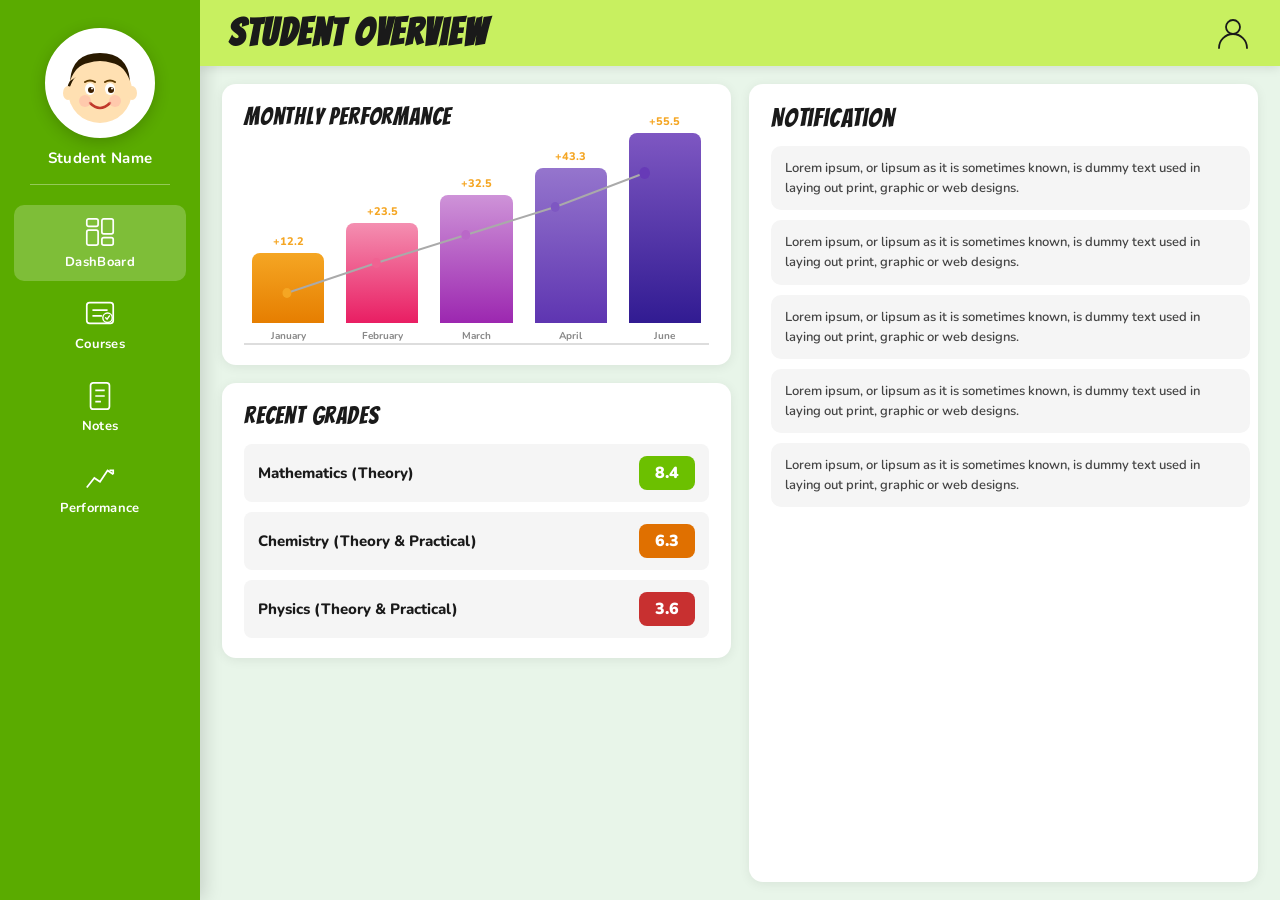
==== index.html @ 9149c71c "Add files via upload" ====
<!DOCTYPE html>
<html lang="en">
<head>
  <meta charset="UTF-8" />
  <meta name="viewport" content="width=device-width, initial-scale=1.0"/>
  <title>Student Overview Dashboard</title>
  <link href="https://fonts.googleapis.com/css2?family=Bangers&family=Nunito:wght@400;600;700;800;900&display=swap" rel="stylesheet"/>
  <style>
    *, *::before, *::after { box-sizing: border-box; margin: 0; padding: 0; }

    :root {
      --green-dark: #5aab00;
      --green-mid:  #72c900;
      --green-light:#c8f060;
      --sidebar-bg: #5aab00;
      --header-bg:  #c8f060;
      --white:      #ffffff;
      --card-bg:    #f5f5f5;
      --grade-green:#6cc000;
      --grade-orange:#e07000;
      --grade-red:  #c83030;
      --text-dark:  #1a1a1a;
      --text-mid:   #444;
      --text-light: #fff;
      --bar1: #f5a623;
      --bar2: #f06292;
      --bar3: #ce93d8;
      --bar4: #7e57c2;
      --bar5: #4527a0;
      --radius: 14px;
    }

    body {
      font-family: 'Nunito', sans-serif;
      background: #e8f5e9;
      display: flex;
      height: 100vh;
      overflow: hidden;
    }

    /* ── SIDEBAR ── */
    .sidebar {
      width: 200px;
      min-width: 200px;
      background: var(--sidebar-bg);
      display: flex;
      flex-direction: column;
      align-items: center;
      padding: 28px 0 20px;
      gap: 10px;
      box-shadow: 4px 0 18px rgba(0,0,0,.15);
    }

    .avatar-wrap {
      width: 110px;
      height: 110px;
      border-radius: 50%;
      background: #fff;
      border: 4px solid #fff;
      overflow: hidden;
      display: flex;
      align-items: center;
      justify-content: center;
      box-shadow: 0 4px 16px rgba(0,0,0,.2);
      flex-shrink: 0;
    }

    .avatar-wrap svg {
      width: 96px;
      height: 96px;
    }

    .student-name {
      color: #fff;
      font-size: 15px;
      font-weight: 700;
      letter-spacing: .4px;
      text-align: center;
      padding: 0 12px;
    }

    .divider {
      width: 70%;
      height: 1px;
      background: rgba(255,255,255,.35);
      margin: 6px 0;
    }

    .nav-items {
      display: flex;
      flex-direction: column;
      align-items: center;
      gap: 6px;
      width: 100%;
      padding: 0 14px;
      margin-top: 4px;
    }

    .nav-item {
      display: flex;
      flex-direction: column;
      align-items: center;
      gap: 4px;
      padding: 10px 0;
      width: 100%;
      border-radius: 10px;
      cursor: pointer;
      transition: background .2s;
    }

    .nav-item:hover { background: rgba(255,255,255,.18); }
    .nav-item.active { background: rgba(255,255,255,.22); }

    .nav-item svg {
      width: 34px;
      height: 34px;
      stroke: #fff;
      fill: none;
      stroke-width: 1.8;
    }

    .nav-label {
      color: #fff;
      font-size: 13px;
      font-weight: 700;
      letter-spacing: .3px;
    }

    /* ── MAIN AREA ── */
    .main {
      flex: 1;
      display: flex;
      flex-direction: column;
      overflow: hidden;
    }

    /* HEADER */
    .header {
      background: var(--header-bg);
      padding: 14px 28px;
      display: flex;
      align-items: center;
      justify-content: space-between;
      box-shadow: 0 2px 10px rgba(0,0,0,.1);
      flex-shrink: 0;
    }

    .header h1 {
      font-family: 'Bangers', cursive;
      font-size: 38px;
      letter-spacing: 1.5px;
      color: var(--text-dark);
      line-height: 1;
    }

    .profile-icon {
      width: 38px;
      height: 38px;
      stroke: #1a1a1a;
      stroke-width: 1.8;
      fill: none;
      cursor: pointer;
    }

    /* CONTENT */
    .content {
      flex: 1;
      display: grid;
      grid-template-columns: 1fr 1fr;
      gap: 18px;
      padding: 18px 22px;
      overflow-y: auto;
    }

    /* LEFT COLUMN */
    .left-col {
      display: flex;
      flex-direction: column;
      gap: 18px;
    }

    /* CARD */
    .card {
      background: #fff;
      border-radius: var(--radius);
      padding: 20px 22px;
      box-shadow: 0 2px 12px rgba(0,0,0,.07);
    }

    .card-title {
      font-family: 'Bangers', cursive;
      font-size: 24px;
      letter-spacing: .8px;
      color: var(--text-dark);
      margin-bottom: 16px;
    }

    /* ── BAR CHART ── */
    .chart-area {
      position: relative;
      height: 200px;
      display: flex;
      align-items: flex-end;
      gap: 22px;
      padding: 0 8px;
      border-bottom: 2px solid #ddd;
    }

    .bar-group {
      display: flex;
      flex-direction: column;
      align-items: center;
      flex: 1;
      position: relative;
    }

    .bar-value {
      font-size: 11px;
      font-weight: 800;
      color: #f5a623;
      margin-bottom: 4px;
      white-space: nowrap;
    }

    .bar {
      width: 100%;
      border-radius: 8px 8px 0 0;
      transition: opacity .2s;
      min-height: 20px;
    }

    .bar:hover { opacity: .85; }

    .bar-label {
      font-size: 10px;
      font-weight: 700;
      color: #888;
      margin-top: 6px;
      text-transform: capitalize;
      white-space: nowrap;
    }

    /* trend line overlay */
    .chart-wrap { position: relative; }

    .trend-svg {
      position: absolute;
      top: 0; left: 0;
      width: 100%;
      height: 200px;
      pointer-events: none;
    }

    /* ── GRADES ── */
    .grades-list {
      display: flex;
      flex-direction: column;
      gap: 10px;
    }

    .grade-row {
      display: flex;
      align-items: center;
      justify-content: space-between;
      background: var(--card-bg);
      border-radius: 8px;
      padding: 12px 14px;
    }

    .grade-subject {
      font-size: 15px;
      font-weight: 800;
      color: var(--text-dark);
    }

    .grade-badge {
      border-radius: 8px;
      padding: 6px 16px;
      font-size: 16px;
      font-weight: 900;
      color: #fff;
      min-width: 52px;
      text-align: center;
    }

    .grade-badge.good    { background: var(--grade-green); }
    .grade-badge.average { background: var(--grade-orange); }
    .grade-badge.low     { background: var(--grade-red); }

    /* ── NOTIFICATIONS ── */
    .right-col {
      display: flex;
      flex-direction: column;
    }

    .notif-card {
      flex: 1;
      background: #fff;
      border-radius: var(--radius);
      padding: 20px 0 20px 22px;
      box-shadow: 0 2px 12px rgba(0,0,0,.07);
      display: flex;
      flex-direction: column;
      overflow: hidden;
    }

    .notif-title {
      font-family: 'Bangers', cursive;
      font-size: 26px;
      letter-spacing: .8px;
      color: var(--text-dark);
      margin-bottom: 14px;
      padding-right: 22px;
    }

    .notif-scroll {
      flex: 1;
      overflow-y: auto;
      display: flex;
      flex-direction: column;
      gap: 10px;
      padding-right: 8px;
      scrollbar-width: thin;
      scrollbar-color: var(--green-dark) #e0e0e0;
    }

    .notif-scroll::-webkit-scrollbar { width: 10px; }
    .notif-scroll::-webkit-scrollbar-track { background: #e0e0e0; border-radius: 10px; }
    .notif-scroll::-webkit-scrollbar-thumb {
      background: var(--green-dark);
      border-radius: 10px;
    }

    .notif-item {
      background: var(--card-bg);
      border-radius: 10px;
      padding: 12px 14px;
      font-size: 13px;
      line-height: 1.55;
      color: var(--text-mid);
      font-weight: 600;
      flex-shrink: 0;
    }
  </style>
</head>
<body>

<!-- ── SIDEBAR ── -->
<aside class="sidebar">
  <!-- Cartoon avatar -->
  <div class="avatar-wrap">
    <svg viewBox="0 0 96 96" xmlns="http://www.w3.org/2000/svg">
      <!-- face -->
      <circle cx="48" cy="56" r="32" fill="#ffe0b2"/>
      <!-- hair -->
      <path d="M18 46 Q20 18 48 18 Q76 18 78 46 Q72 30 60 28 Q48 24 36 28 Q24 30 18 46Z" fill="#2a1a00"/>
      <path d="M18 46 Q14 52 16 58 Q20 44 24 42Z" fill="#2a1a00"/>
      <!-- eyes -->
      <ellipse cx="38" cy="54" rx="5" ry="6" fill="#fff"/>
      <ellipse cx="58" cy="54" rx="5" ry="6" fill="#fff"/>
      <circle cx="39" cy="55" r="3" fill="#3e2000"/>
      <circle cx="59" cy="55" r="3" fill="#3e2000"/>
      <circle cx="40" cy="53.5" r="1" fill="#fff"/>
      <circle cx="60" cy="53.5" r="1" fill="#fff"/>
      <!-- eyebrows -->
      <path d="M33 47 Q38 44 43 47" stroke="#5d3a00" stroke-width="2" fill="none" stroke-linecap="round"/>
      <path d="M53 47 Q58 44 63 47" stroke="#5d3a00" stroke-width="2" fill="none" stroke-linecap="round"/>
      <!-- smile -->
      <path d="M38 68 Q48 78 58 68" stroke="#c0392b" stroke-width="2.5" fill="none" stroke-linecap="round"/>
      <!-- cheeks -->
      <circle cx="33" cy="66" r="6" fill="#ffb3a7" opacity=".5"/>
      <circle cx="63" cy="66" r="6" fill="#ffb3a7" opacity=".5"/>
      <!-- ear -->
      <ellipse cx="16" cy="58" rx="5" ry="7" fill="#ffe0b2"/>
      <ellipse cx="80" cy="58" rx="5" ry="7" fill="#ffe0b2"/>
    </svg>
  </div>

  <p class="student-name">Student Name</p>
  <div class="divider"></div>

  <nav class="nav-items">
    <!-- Dashboard -->
    <div class="nav-item active">
      <svg viewBox="0 0 36 36"><rect x="4" y="4" width="12" height="8" rx="2"/><rect x="4" y="16" width="12" height="16" rx="2"/><rect x="20" y="4" width="12" height="16" rx="2"/><rect x="20" y="24" width="12" height="8" rx="2"/></svg>
      <span class="nav-label">DashBoard</span>
    </div>
    <!-- Courses -->
    <div class="nav-item">
      <svg viewBox="0 0 36 36"><rect x="4" y="6" width="28" height="22" rx="3"/><path d="M10 14h16M10 20h10"/><circle cx="26" cy="22" r="5" fill="var(--sidebar-bg)" stroke="#fff" stroke-width="1.5"/><path d="M24 22l1.5 1.5L28 20" stroke="#fff" stroke-width="1.5" stroke-linecap="round"/></svg>
      <span class="nav-label">Courses</span>
    </div>
    <!-- Notes -->
    <div class="nav-item">
      <svg viewBox="0 0 36 36"><rect x="8" y="4" width="20" height="28" rx="3"/><path d="M13 12h10M13 18h10M13 24h6"/></svg>
      <span class="nav-label">Notes</span>
    </div>
    <!-- Performance -->
    <div class="nav-item">
      <svg viewBox="0 0 36 36"><polyline points="4,28 12,18 18,22 26,10 32,14"/><polyline points="28,10 32,10 32,14"/></svg>
      <span class="nav-label">Performance</span>
    </div>
  </nav>
</aside>

<!-- ── MAIN ── -->
<div class="main">
  <!-- Header -->
  <header class="header">
    <h1>Student Overview</h1>
    <svg class="profile-icon" viewBox="0 0 38 38">
      <circle cx="19" cy="13" r="7"/>
      <path d="M5 34c0-7.7 6.3-14 14-14s14 6.3 14 14" stroke-linecap="round"/>
    </svg>
  </header>

  <!-- Content Grid -->
  <div class="content">

    <!-- LEFT -->
    <div class="left-col">

      <!-- Monthly Performance -->
      <div class="card">
        <div class="card-title">Monthly Performance</div>
        <div class="chart-wrap">
          <div class="chart-area" id="chartArea">
            <div class="bar-group">
              <span class="bar-value">+12.2</span>
              <div class="bar" style="height:70px; background: linear-gradient(180deg,#f5a623,#e67e00);"></div>
              <span class="bar-label">January</span>
            </div>
            <div class="bar-group">
              <span class="bar-value">+23.5</span>
              <div class="bar" style="height:100px; background: linear-gradient(180deg,#f48fb1,#e91e63);"></div>
              <span class="bar-label">February</span>
            </div>
            <div class="bar-group">
              <span class="bar-value">+32.5</span>
              <div class="bar" style="height:128px; background: linear-gradient(180deg,#ce93d8,#9c27b0);"></div>
              <span class="bar-label">March</span>
            </div>
            <div class="bar-group">
              <span class="bar-value">+43.3</span>
              <div class="bar" style="height:155px; background: linear-gradient(180deg,#9575cd,#5e35b1);"></div>
              <span class="bar-label">April</span>
            </div>
            <div class="bar-group">
              <span class="bar-value">+55.5</span>
              <div class="bar" style="height:190px; background: linear-gradient(180deg,#7e57c2,#311b92);"></div>
              <span class="bar-label">June</span>
            </div>
          </div>
          <!-- Trend line -->
          <svg class="trend-svg" viewBox="0 0 520 200" preserveAspectRatio="none">
            <polyline
              points="48,148 148,118 248,90 348,62 448,28"
              fill="none" stroke="#aaa" stroke-width="2" stroke-dasharray="none"/>
            <circle cx="48"  cy="148" r="5" fill="#f5a623"/>
            <circle cx="148" cy="118" r="5" fill="#f06292"/>
            <circle cx="248" cy="90"  r="5" fill="#ba68c8"/>
            <circle cx="348" cy="62"  r="5" fill="#7e57c2"/>
            <circle cx="448" cy="28"  r="6" fill="#673ab7"/>
          </svg>
        </div>
      </div>

      <!-- Recent Grades -->
      <div class="card">
        <div class="card-title">Recent Grades</div>
        <div class="grades-list">
          <div class="grade-row">
            <span class="grade-subject">Mathematics (Theory)</span>
            <span class="grade-badge good">8.4</span>
          </div>
          <div class="grade-row">
            <span class="grade-subject">Chemistry (Theory &amp; Practical)</span>
            <span class="grade-badge average">6.3</span>
          </div>
          <div class="grade-row">
            <span class="grade-subject">Physics (Theory &amp; Practical)</span>
            <span class="grade-badge low">3.6</span>
          </div>
        </div>
      </div>

    </div><!-- /left-col -->

    <!-- RIGHT: Notifications -->
    <div class="right-col">
      <div class="notif-card">
        <div class="notif-title">Notification</div>
        <div class="notif-scroll">
          <div class="notif-item">Lorem ipsum, or lipsum as it is sometimes known, is dummy text used in laying out print, graphic or web designs.</div>
          <div class="notif-item">Lorem ipsum, or lipsum as it is sometimes known, is dummy text used in laying out print, graphic or web designs.</div>
          <div class="notif-item">Lorem ipsum, or lipsum as it is sometimes known, is dummy text used in laying out print, graphic or web designs.</div>
          <div class="notif-item">Lorem ipsum, or lipsum as it is sometimes known, is dummy text used in laying out print, graphic or web designs.</div>
          <div class="notif-item">Lorem ipsum, or lipsum as it is sometimes known, is dummy text used in laying out print, graphic or web designs.</div>
        </div>
      </div>
    </div><!-- /right-col -->

  </div><!-- /content -->
</div><!-- /main -->

</body>
</html>
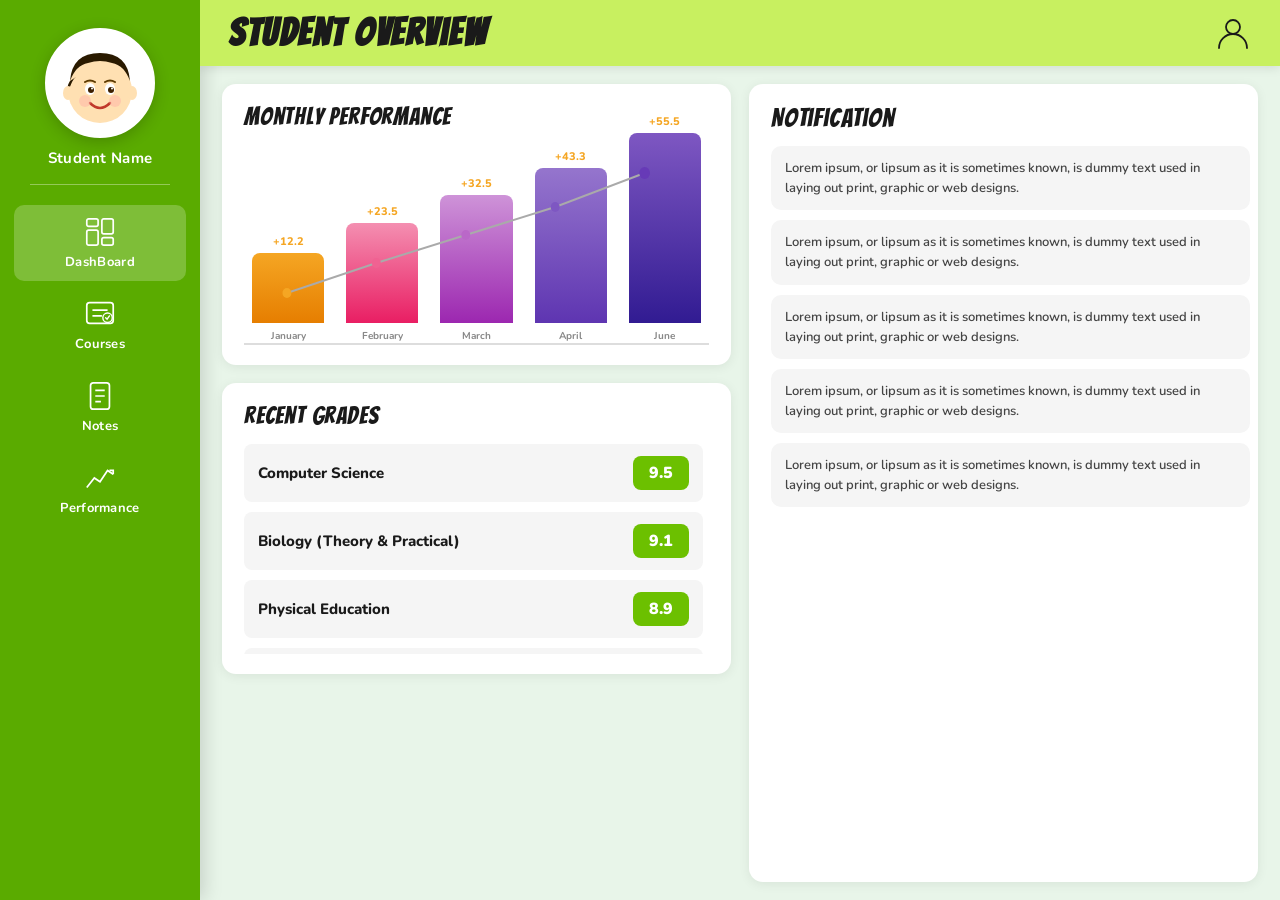
==== commit 32c67ad8: "add more grades with descending order" ====
--- a/index.html
+++ b/index.html
@@ -256,7 +256,16 @@
       display: flex;
       flex-direction: column;
       gap: 10px;
-    }
+      max-height: 210px;
+      overflow-y: auto;
+      padding-right: 6px;
+      scrollbar-width: thin;
+      scrollbar-color: var(--green-dark) #e0e0e0;
+    }
+
+    .grades-list::-webkit-scrollbar { width: 8px; }
+    .grades-list::-webkit-scrollbar-track { background: #e0e0e0; border-radius: 10px; }
+    .grades-list::-webkit-scrollbar-thumb { background: var(--green-dark); border-radius: 10px; }
 
     .grade-row {
       display: flex;
@@ -470,12 +479,40 @@
         <div class="card-title">Recent Grades</div>
         <div class="grades-list">
           <div class="grade-row">
+            <span class="grade-subject">Computer Science</span>
+            <span class="grade-badge good">9.5</span>
+          </div>
+          <div class="grade-row">
+            <span class="grade-subject">Biology (Theory &amp; Practical)</span>
+            <span class="grade-badge good">9.1</span>
+          </div>
+          <div class="grade-row">
+            <span class="grade-subject">Physical Education</span>
+            <span class="grade-badge good">8.9</span>
+          </div>
+          <div class="grade-row">
             <span class="grade-subject">Mathematics (Theory)</span>
             <span class="grade-badge good">8.4</span>
           </div>
           <div class="grade-row">
+            <span class="grade-subject">English Literature</span>
+            <span class="grade-badge good">7.8</span>
+          </div>
+          <div class="grade-row">
+            <span class="grade-subject">Geography</span>
+            <span class="grade-badge average">6.7</span>
+          </div>
+          <div class="grade-row">
             <span class="grade-subject">Chemistry (Theory &amp; Practical)</span>
             <span class="grade-badge average">6.3</span>
+          </div>
+          <div class="grade-row">
+            <span class="grade-subject">History &amp; Civics</span>
+            <span class="grade-badge average">5.9</span>
+          </div>
+          <div class="grade-row">
+            <span class="grade-subject">Economics</span>
+            <span class="grade-badge low">4.2</span>
           </div>
           <div class="grade-row">
             <span class="grade-subject">Physics (Theory &amp; Practical)</span>
